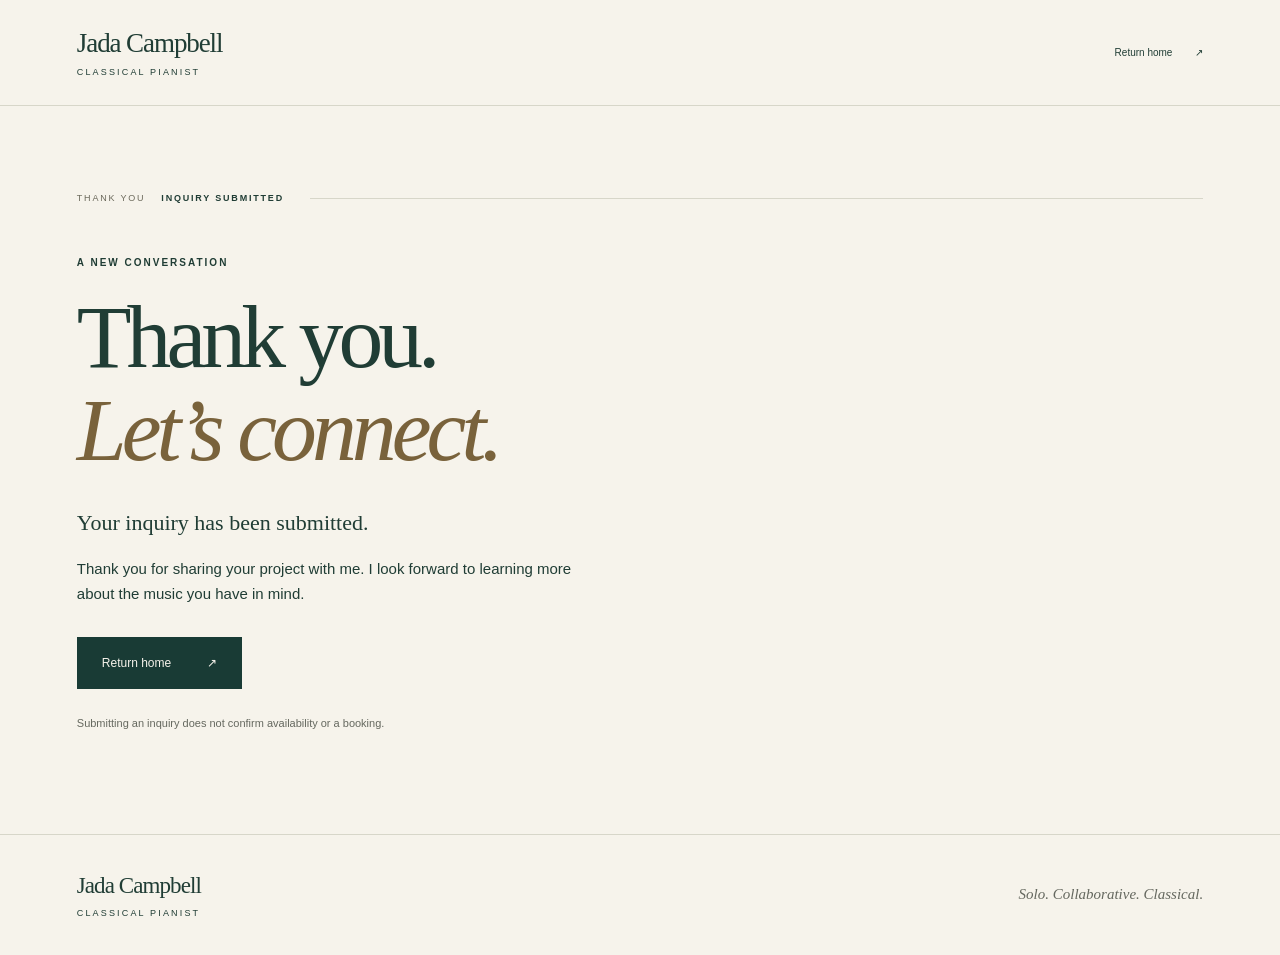
==== thanks.html @ 79d9f363 "Add free AJAX inquiry redirect and thank-you page Co-authored-by: Copilot App <223556219+Copilot@use" ====
<!doctype html>
<html lang="en">
  <head>
    <meta charset="utf-8">
    <meta name="viewport" content="width=device-width, initial-scale=1">
    <meta name="robots" content="noindex">
    <meta name="theme-color" content="#193b35">
    <title>Thank you | Jada Campbell</title>
    <link rel="icon" href="./assets/favicon.svg" type="image/svg+xml">
    <link rel="stylesheet" href="./styles.css">
  </head>
  <body>
    <a class="skip-link" href="#main">Skip to content</a>
    <header class="site-header">
      <a class="wordmark" href="./index.html" aria-label="Jada Campbell, home">Jada Campbell<span>Classical pianist</span></a>
      <a class="back-top" href="./index.html">Return home <span aria-hidden="true">&#8599;</span></a>
    </header>
    <main class="thanks-main" id="main">
      <section class="thanks-card section-wrap" aria-labelledby="thanks-title">
        <div class="section-label"><span>Thank you</span> Inquiry submitted</div>
        <p class="eyebrow">A new conversation</p>
        <h1 id="thanks-title">Thank you.<br><em>Let&rsquo;s connect.</em></h1>
        <p class="lead">Your inquiry has been submitted.</p>
        <p>Thank you for sharing your project with me. I look forward to learning more about the music you have in mind.</p>
        <a class="button button-dark" href="./index.html">Return home <span aria-hidden="true">&#8599;</span></a>
        <p class="form-help">Submitting an inquiry does not confirm availability or a booking.</p>
      </section>
    </main>
    <footer class="site-footer">
      <a class="wordmark" href="./index.html">Jada Campbell<span>Classical pianist</span></a>
      <p>Solo. Collaborative. Classical.</p>
    </footer>
  </body>
</html>
---- styles.css ----
@charset "UTF-8";

:root {
  --paper: #f6f3eb;
  --paper-dark: #ece7dc;
  --ink: #203d35;
  --muted: #65685f;
  --green: #193b35;
  --green-deep: #102c28;
  --gold: #d3b780;
  --line: #d7d6c9;
  --serif: "Baskerville", "Palatino Linotype", "Book Antiqua", Georgia, serif;
  --sans: "Segoe UI", "Helvetica Neue", Arial, sans-serif;
}

* { box-sizing: border-box; }
html { scroll-behavior: smooth; scroll-padding-top: 100px; }
body { margin: 0; background: var(--paper); color: var(--ink); font-family: var(--sans); font-size: 15px; line-height: 1.7; }
button, input, select, textarea { font: inherit; }
button, a, input, select, textarea { -webkit-tap-highlight-color: transparent; }
a { color: inherit; text-decoration: none; }
button, .button { cursor: pointer; }
img { display: block; max-width: 100%; }
[hidden] { display: none !important; }
::selection { background: var(--gold); color: var(--green-deep); }
:focus-visible { outline: 3px solid #a47631; outline-offset: 5px; }
.hero :focus-visible, .collaborations :focus-visible { outline-color: #ebcf97; }
h1, h2, h3, p, figure { margin: 0; }
h1, h2, h3 { font-family: var(--serif); font-weight: 400; }
h2 { font-size: clamp(2.6rem, 4.2vw, 4rem); line-height: 1.13; letter-spacing: -.045em; }
h2 em { font-weight: 400; }
p + p { margin-top: 1rem; }
.skip-link { position: fixed; top: 10px; left: 10px; padding: 12px 20px; background: var(--paper); z-index: 20; transform: translateY(-160%); }
.skip-link:focus { transform: translateY(0); }
.site-header { min-height: 106px; padding: 20px 6%; display: flex; align-items: center; justify-content: space-between; gap: 30px; border-bottom: 1px solid var(--line); }
.wordmark { font-family: var(--serif); font-size: 27px; letter-spacing: -.04em; line-height: 1.2; }
.wordmark span { display: block; margin-top: 8px; font-family: var(--sans); font-size: 9px; font-weight: 500; text-transform: uppercase; letter-spacing: .24em; }
nav { display: flex; gap: 32px; align-items: center; font-size: 12px; }
nav a { padding-block: 9px; border-bottom: 1px solid transparent; }
nav a:hover { border-bottom-color: var(--ink); }
.nav-contact { margin-left: 18px; }
.nav-contact span { margin-left: 18px; }
.menu-toggle { display: none; background: none; color: var(--ink); border: 1px solid var(--line); padding: 8px 14px; }
.hero { position: relative; display: grid; grid-template-columns: 1fr 1fr; min-height: 730px; overflow: hidden; background: var(--green); color: var(--paper); }
.hero-copy { position: relative; z-index: 1; padding: 85px 0 110px 12%; }
.eyebrow { font-size: 10px; text-transform: uppercase; letter-spacing: .2em; font-weight: 600; }
.hero .eyebrow { display: flex; align-items: center; gap: 15px; color: var(--gold); }
.short-rule { width: 35px; height: 1px; background: currentColor; }
h1 { margin-top: 32px; font-size: clamp(4.5rem, 7.2vw, 7.2rem); line-height: 1.03; letter-spacing: -.055em; }
h1 em { color: #dec79b; }
.hero-intro { margin-top: 35px; font-size: 18px; letter-spacing: .025em; }
.hero-intro span { color: #bdc9bf; font-size: 12px; }
.button { display: inline-flex; gap: 36px; align-items: center; justify-content: space-between; padding: 15px 24px; border: 1px solid transparent; font-size: 12px; font-weight: 500; transition: background .2s, color .2s; }
.button-light { margin-top: 32px; background: var(--paper); color: var(--green); }
.button-light:hover { background: var(--gold); }
.button-dark { background: var(--green); color: var(--paper); }
.button-dark:hover { background: #2b5348; }
.hero-secondary { display: block; width: fit-content; margin-top: 21px; font-size: 11px; color: #d5dccf; }
.hero-secondary span { margin-left: 10px; }
.hero-secondary:hover, .text-link:hover { text-decoration: underline; text-underline-offset: 5px; }
.hero-art { position: relative; align-self: stretch; background: #14332e; }
.hero-art img { width: 100%; height: 100%; position: absolute; object-fit: cover; }
.art-caption { position: absolute; bottom: 53px; left: 38px; font-family: var(--serif); font-size: 16px; font-style: italic; color: #d0c8b3; }
.art-number { position: absolute; top: 37px; right: 35px; font-size: 9px; letter-spacing: .19em; color: #b7bfad; writing-mode: vertical-rl; }
.scroll-cue { position: absolute; bottom: 27px; left: 6%; font-size: 9px; letter-spacing: .17em; text-transform: uppercase; color: #bdc9bf; }
.scroll-cue span { margin-right: 14px; font-size: 15px; }
.section-wrap { max-width: 1400px; margin-inline: auto; padding: 85px 6%; }
.section-label { display: flex; align-items: center; gap: 16px; margin-bottom: 48px; font-size: 9px; font-weight: 600; text-transform: uppercase; letter-spacing: .2em; }
.section-label span { color: #6b695b; font-weight: 400; }
.section-label::after { content: ""; height: 1px; flex: 1; background: var(--line); margin-left: 10px; }
.about-layout { display: grid; grid-template-columns: .9fr 1fr; gap: 10%; align-items: center; }
.portrait-placeholder { position: relative; min-height: 490px; background: #e6e2d7; padding: 40px; }
.portrait-frame { display: flex; align-items: center; justify-content: center; height: 350px; border: 1px solid #c5c6b5; border-radius: 48% 48% 0 0; background: radial-gradient(ellipse at 50% 70%, #b8beb0 0, #d0d2c2 38%, transparent 70%); }
.portrait-frame span { font-family: var(--serif); font-style: italic; font-size: 85px; color: #667967; opacity: .8; }
.placeholder-caption { display: flex; gap: 15px; justify-content: space-between; position: absolute; left: 28px; right: 28px; bottom: 24px; font-size: 9px; text-transform: uppercase; letter-spacing: .12em; color: #5d6758; }
.about-copy h2 { margin: 21px 0 26px; }
.about-copy > p:not(.eyebrow) { max-width: 460px; }
.lead { font-family: var(--serif); font-size: 22px; line-height: 1.55; }
.about-copy > p:not(.eyebrow):not(.lead) { color: var(--muted); font-size: 13px; }
.content-note { padding-left: 17px; position: relative; font-style: italic; }
.note-dot { position: absolute; left: 0; top: 10px; height: 5px; width: 5px; border-radius: 50%; background: #8d7442; }
.text-link { display: inline-flex; align-items: center; gap: 35px; margin-top: 24px; font-size: 12px; border-bottom: 1px solid #a4ac99; padding-bottom: 7px; }
.performances { background: var(--paper-dark); }
.section-heading { display: flex; align-items: flex-end; justify-content: space-between; gap: 30px; margin-bottom: 37px; }
.section-heading h2 { margin-top: 14px; }
.section-heading > p { font-size: 12px; color: var(--muted); max-width: 320px; }
.media-privacy { margin-bottom: 25px; font-size: 11px; color: var(--muted); }
.video-grid { display: grid; grid-template-columns: 1fr 1fr; gap: 40px 30px; }
.video-card { min-width: 0; }
.video-art { height: 270px; position: relative; display: flex; align-items: center; justify-content: center; overflow: hidden; color: #e4d7b6; }
.video-solo { background: #2b433a; }
.video-chamber { background: #6a6454; }
.video-interview { background: #4a4b3b; }
.video-load { display: inline-flex; align-items: center; gap: 15px; padding: 14px 20px; color: var(--paper); background: transparent; border: 1px solid #c2b18b; font-size: 12px; }
.video-load:hover { background: #193b35; }
.video-art :focus-visible { outline-color: #ebcf97; }
.video-load span { color: #e4d7b6; font-size: 17px; }
.video-art iframe { width: 100%; height: 100%; border: 0; }
.channel-link:hover { background: #365447; }
.channel-link .media-status { right: 25px; display: flex; justify-content: space-between; gap: 15px; }
.channel-link .media-status > span { font-size: 16px; }
.video-card .text-link { margin-top: 15px; }
.media-description h3 a:hover { text-decoration: underline; text-underline-offset: 5px; }
.media-index { position: absolute; top: 20px; left: 25px; font-family: var(--serif); font-size: 25px; font-style: italic; }
.media-status { position: absolute; bottom: 20px; left: 25px; font-size: 9px; text-transform: uppercase; letter-spacing: .18em; }
.sound-lines { display: flex; height: 100px; align-items: center; gap: 12px; }
.sound-lines i { display: block; height: 30%; width: 1px; background: #b8aa7b; }
.sound-lines i:nth-child(2n) { height: 60%; }
.sound-lines i:nth-child(3n) { height: 95%; }
.sound-lines i:nth-child(5) { height: 75%; }
.media-description { display: flex; justify-content: space-between; align-items: center; gap: 15px; margin-top: 22px; }
.media-description .eyebrow { font-size: 9px; color: #606256; }
.media-description h3 { font-size: 27px; margin-top: 5px; letter-spacing: -.025em; }
.media-description > span { font-size: 10px; color: var(--muted); }
.media-note { font-size: 11px; color: var(--muted); margin-top: 10px; }
.gallery-grid { display: grid; grid-template-columns: 1.12fr 1fr; gap: 30px; }
.gallery-tall { grid-row: span 2; }
.gallery-placeholder { position: relative; display: flex; flex-direction: column; align-items: center; justify-content: center; min-height: 230px; overflow: hidden; }
.gallery-placeholder > span { font-family: var(--serif); font-style: italic; font-size: 35px; position: relative; }
.gallery-placeholder small { position: relative; margin-top: 8px; font-size: 9px; letter-spacing: .15em; text-transform: uppercase; }
.gallery-portrait { height: calc(100% - 33px); min-height: 490px; background: #d9dccf; color: #4c6052; }
.gallery-portrait::before { content: ""; position: absolute; width: 65%; height: 74%; border: 1px solid #a2af9e; border-radius: 50% 50% 0 0; bottom: -1px; }
.gallery-stage { background: #dcd0bc; color: #5f513c; }
.gallery-stage::before { content: ""; position: absolute; inset: 20px; border: 1px solid #c1b399; }
.gallery-detail { background: #344c43; color: #e0d4b8; }
.gallery-detail::before { content: ""; position: absolute; width: 130%; height: 70px; bottom: -35px; background: repeating-linear-gradient(90deg, transparent 0 38px, #b8bca7 39px 40px); border-block: 1px solid #b8bca7; transform: rotate(-15deg); opacity: .45; }
figcaption { display: flex; justify-content: space-between; gap: 10px; margin-top: 12px; font-size: 9px; letter-spacing: .08em; color: var(--muted); }
.collaborations { background: var(--green); color: var(--paper); }
.collaboration-layout { display: grid; grid-template-columns: 1fr 1fr; gap: 12%; align-items: center; }
.collaboration-layout .eyebrow { color: var(--gold); }
.collaboration-layout h2 { margin-block: 22px; }
.collaboration-layout > div > p:last-child { color: #c3cdc2; font-size: 13px; max-width: 330px; }
.opportunity-list { padding: 0; margin: 0; list-style: none; }
.opportunity-list li { border-bottom: 1px solid #4f6858; }
.opportunity-list li:first-child { border-top: 1px solid #4f6858; }
.opportunity-list a { display: flex; justify-content: space-between; align-items: center; gap: 15px; padding: 20px 0; font-family: var(--serif); font-size: 23px; }
.opportunity-list a:hover { color: var(--gold); }
.opportunity-list small { font-family: var(--sans); font-size: 9px; color: #c2c7af; margin-right: 18px; }
.opportunity-list a > span:last-child { font-family: var(--sans); font-size: 17px; color: var(--gold); }
.contact-layout { display: grid; grid-template-columns: .9fr 1fr; gap: 10%; }
.contact-copy h2 { margin: 20px 0 25px; }
.contact-copy > p:last-of-type { font-size: 13px; color: var(--muted); max-width: 330px; }
.contact-notice { margin-top: 30px; padding: 18px 20px; border-left: 2px solid #a58c5a; background: #eeeadf; font-size: 12px; max-width: 390px; }
.contact-notice strong { font-weight: 600; }
.contact-notice p { margin-top: 6px; color: #5e6257; }
.form-row { display: grid; grid-template-columns: 1fr 1fr; gap: 20px; }
.field { margin-bottom: 22px; }
label { display: block; margin-bottom: 9px; font-size: 11px; font-weight: 600; }
label span { font-weight: 400; color: var(--muted); font-size: 10px; }
input, select, textarea { width: 100%; min-width: 0; color: var(--ink); background: transparent; border: 1px solid #bcbfb0; border-radius: 0; padding: 11px 12px; font-size: 13px; }
select { min-height: 46px; }
textarea { resize: vertical; }
textarea::placeholder { color: #6d7167; opacity: 1; }
.form-help { font-size: 11px; color: var(--muted); margin-bottom: 16px; }
.button:disabled { cursor: wait; opacity: .65; }
.form-status { margin-top: 20px; font-size: 13px; }
.form-status:empty { display: none; }
.form-status.is-error { padding: 14px 18px; color: #773c2d; background: #f0e2d7; border-left: 2px solid #99533f; }
.thanks-main { min-height: calc(100vh - 245px); display: grid; align-items: center; }
.thanks-card { width: 100%; }
.thanks-card h1 { margin: 20px 0 30px; font-size: clamp(3.2rem, 7vw, 6rem); color: var(--ink); }
.thanks-card h1 em { color: #79623b; }
.thanks-card > p { max-width: 520px; }
.thanks-card .button { margin-top: 30px; }
.thanks-card .form-help { margin-top: 25px; }
.site-footer { display: flex; align-items: center; justify-content: space-between; gap: 25px; padding: 37px 6%; border-top: 1px solid var(--line); }
.site-footer .wordmark { font-size: 23px; }
.site-footer p { font-family: var(--serif); font-size: 15px; font-style: italic; color: var(--muted); }
.back-top { font-size: 10px; }
.back-top span { margin-left: 20px; }

@media (min-width: 1600px) {
  .hero { min-height: 820px; }
  .hero-copy { padding-top: 115px; padding-left: max(12%, calc(100% - 620px)); }
  .site-header, .site-footer { padding-inline: max(6%, calc((100% - 1232px) / 2)); }
}
@media (max-width: 950px) {
  .site-header { padding-inline: 5%; }
  nav { gap: 20px; }
  .nav-contact { margin-left: 0; }
  .hero { min-height: 650px; }
  .hero-copy { padding-top: 65px; padding-left: 10%; }
  h1 { font-size: 5rem; }
  .hero .eyebrow { font-size: 8px; letter-spacing: .14em; }
  .section-wrap { padding: 65px 5%; }
  .about-layout, .contact-layout { gap: 6%; }
  .portrait-placeholder { min-height: 425px; padding: 25px; }
  .portrait-frame { height: 320px; }
  .placeholder-caption { flex-direction: column; gap: 3px; left: 25px; }
  .video-art { height: 230px; }
  .collaboration-layout { gap: 7%; }
  .opportunity-list a { font-size: 20px; }
  .form-row { grid-template-columns: 1fr; gap: 0; }
}
@media (max-width: 680px) {
  html { scroll-padding-top: 20px; }
  .site-header { min-height: 88px; padding: 20px 6%; flex-wrap: wrap; gap: 20px; }
  .wordmark { font-size: 24px; }
  .wordmark span { font-size: 8px; }
  .menu-toggle:not([hidden]) { display: inline-flex; gap: 20px; align-items: center; font-size: 12px; }
  nav { width: 100%; flex-wrap: wrap; gap: 12px 24px; padding-block: 8px; }
  .js nav:not(.is-open) { display: none; }
  .hero { grid-template-columns: 1fr; }
  .hero-copy { padding: 55px 7% 48px; }
  h1 { font-size: clamp(4rem, 16vw, 6.5rem); margin-top: 27px; }
  .hero .eyebrow { font-size: 9px; }
  .hero-intro { margin-top: 27px; }
  .hero-art { height: 370px; }
  .hero-art img { object-position: center 52%; }
  .art-caption { left: 7%; bottom: 32px; font-size: 15px; }
  .art-number { top: 20px; right: 20px; }
  .scroll-cue { display: none; }
  .section-wrap { padding: 52px 7%; }
  .section-label { margin-bottom: 30px; }
  .about-layout, .contact-layout, .collaboration-layout { grid-template-columns: 1fr; gap: 35px; }
  .portrait-placeholder { min-height: 380px; }
  .portrait-frame { height: 285px; max-width: 270px; margin-inline: auto; }
  .about-copy > p:not(.eyebrow) { max-width: none; }
  h2 { font-size: 2.8rem; }
  .section-heading { display: block; margin-bottom: 28px; }
  .section-heading > p { margin-top: 20px; }
  .video-grid { grid-template-columns: 1fr; gap: 35px; }
  .video-art { height: 240px; }
  .gallery-grid { grid-template-columns: 1fr; gap: 25px; }
  .gallery-tall { grid-row: auto; }
  .gallery-portrait { min-height: 360px; }
  .gallery-placeholder { min-height: 250px; }
  .opportunity-list a { font-size: 22px; padding-block: 18px; }
  .contact-copy > p:last-of-type, .contact-notice { max-width: none; }
  .form-row { grid-template-columns: 1fr 1fr; gap: 15px; }
  .site-footer { flex-wrap: wrap; padding: 30px 7%; }
  .site-footer p { width: 100%; order: 2; }
}
@media (max-width: 380px) {
  .form-row { grid-template-columns: 1fr; gap: 0; }
  .hero .eyebrow { letter-spacing: .08em; }
  .short-rule { width: 20px; }
  .button { gap: 20px; padding-inline: 18px; }
  .opportunity-list a { font-size: 19px; }
}
@media (prefers-reduced-motion: reduce) {
  html { scroll-behavior: auto; }
  *, *::before, *::after { transition: none !important; }
}
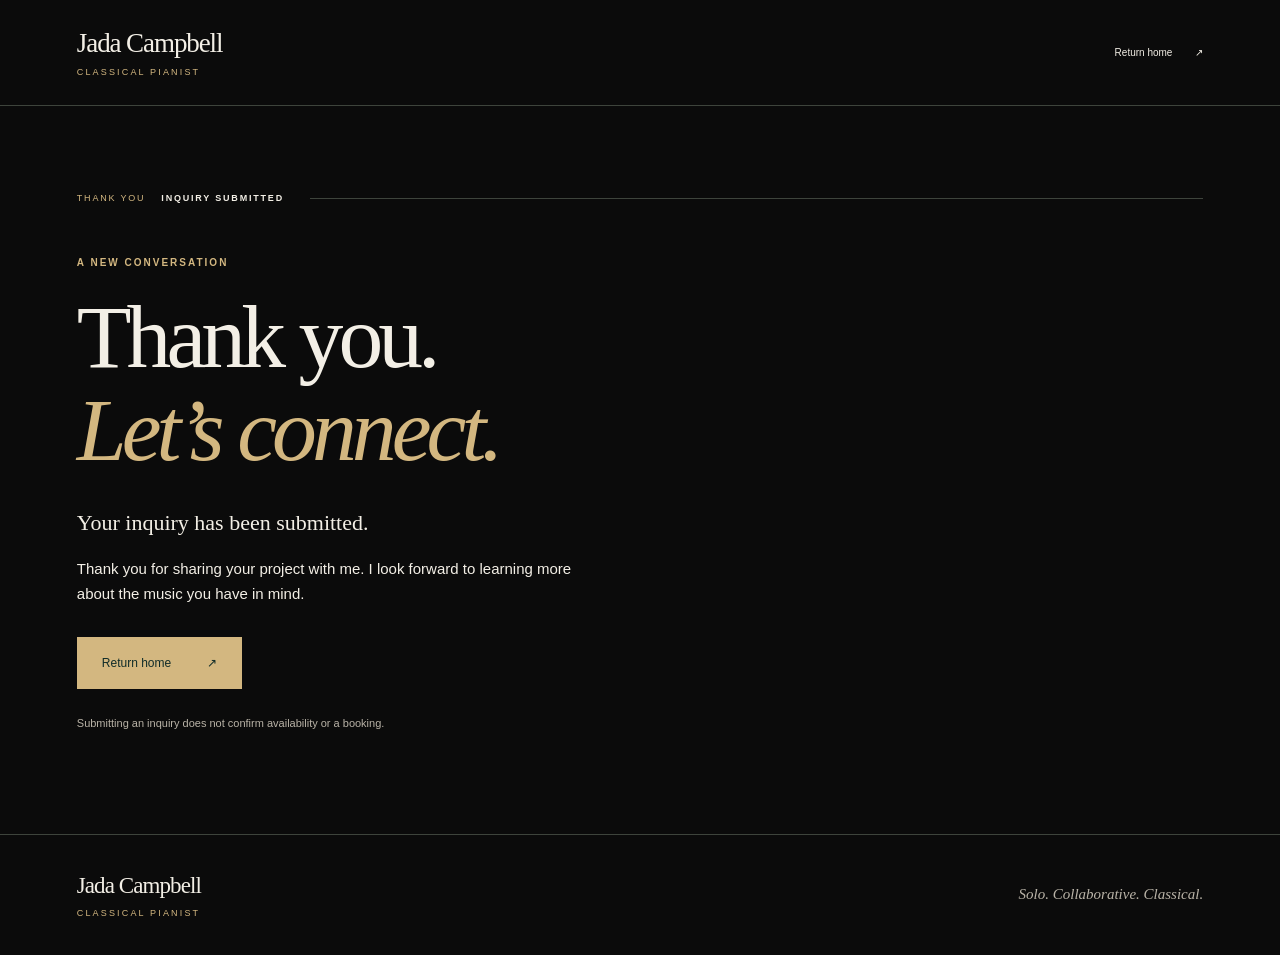
==== commit e487807e: "Add black and gold styling while preserving deep green Co-authored-by: Copilot App <223556219+Copilo" ====
--- a/thanks.html
+++ b/thanks.html
@@ -4,7 +4,7 @@
     <meta charset="utf-8">
     <meta name="viewport" content="width=device-width, initial-scale=1">
     <meta name="robots" content="noindex">
-    <meta name="theme-color" content="#193b35">
+    <meta name="theme-color" content="#0b0b0b">
     <title>Thank you | Jada Campbell</title>
     <link rel="icon" href="./assets/favicon.svg" type="image/svg+xml">
     <link rel="stylesheet" href="./styles.css">
--- a/styles.css
+++ b/styles.css
@@ -1,21 +1,23 @@
 @charset "UTF-8";
 
 :root {
-  --paper: #f6f3eb;
-  --paper-dark: #ece7dc;
-  --ink: #203d35;
-  --muted: #65685f;
+  color-scheme: dark;
+  --background: #0b0b0b;
+  --surface: #141816;
+  --ink: #f3efe6;
+  --muted: #b9b3a7;
   --green: #193b35;
   --green-deep: #102c28;
   --gold: #d3b780;
-  --line: #d7d6c9;
+  --line: #3e443c;
+  --field-border: #817c6c;
   --serif: "Baskerville", "Palatino Linotype", "Book Antiqua", Georgia, serif;
   --sans: "Segoe UI", "Helvetica Neue", Arial, sans-serif;
 }
 
 * { box-sizing: border-box; }
 html { scroll-behavior: smooth; scroll-padding-top: 100px; }
-body { margin: 0; background: var(--paper); color: var(--ink); font-family: var(--sans); font-size: 15px; line-height: 1.7; }
+body { margin: 0; background: var(--background); color: var(--ink); font-family: var(--sans); font-size: 15px; line-height: 1.7; }
 button, input, select, textarea { font: inherit; }
 button, a, input, select, textarea { -webkit-tap-highlight-color: transparent; }
 a { color: inherit; text-decoration: none; }
@@ -23,27 +25,27 @@
 img { display: block; max-width: 100%; }
 [hidden] { display: none !important; }
 ::selection { background: var(--gold); color: var(--green-deep); }
-:focus-visible { outline: 3px solid #a47631; outline-offset: 5px; }
+:focus-visible { outline: 3px solid var(--gold); outline-offset: 5px; }
 .hero :focus-visible, .collaborations :focus-visible { outline-color: #ebcf97; }
 h1, h2, h3, p, figure { margin: 0; }
 h1, h2, h3 { font-family: var(--serif); font-weight: 400; }
 h2 { font-size: clamp(2.6rem, 4.2vw, 4rem); line-height: 1.13; letter-spacing: -.045em; }
-h2 em { font-weight: 400; }
+h2 em { font-weight: 400; color: var(--gold); }
 p + p { margin-top: 1rem; }
-.skip-link { position: fixed; top: 10px; left: 10px; padding: 12px 20px; background: var(--paper); z-index: 20; transform: translateY(-160%); }
+.skip-link { position: fixed; top: 10px; left: 10px; padding: 12px 20px; background: var(--background); z-index: 20; transform: translateY(-160%); }
 .skip-link:focus { transform: translateY(0); }
 .site-header { min-height: 106px; padding: 20px 6%; display: flex; align-items: center; justify-content: space-between; gap: 30px; border-bottom: 1px solid var(--line); }
 .wordmark { font-family: var(--serif); font-size: 27px; letter-spacing: -.04em; line-height: 1.2; }
-.wordmark span { display: block; margin-top: 8px; font-family: var(--sans); font-size: 9px; font-weight: 500; text-transform: uppercase; letter-spacing: .24em; }
+.wordmark span { display: block; margin-top: 8px; font-family: var(--sans); font-size: 9px; font-weight: 500; text-transform: uppercase; letter-spacing: .24em; color: var(--gold); }
 nav { display: flex; gap: 32px; align-items: center; font-size: 12px; }
 nav a { padding-block: 9px; border-bottom: 1px solid transparent; }
-nav a:hover { border-bottom-color: var(--ink); }
+nav a:hover { border-bottom-color: var(--gold); color: var(--gold); }
 .nav-contact { margin-left: 18px; }
 .nav-contact span { margin-left: 18px; }
-.menu-toggle { display: none; background: none; color: var(--ink); border: 1px solid var(--line); padding: 8px 14px; }
-.hero { position: relative; display: grid; grid-template-columns: 1fr 1fr; min-height: 730px; overflow: hidden; background: var(--green); color: var(--paper); }
+.menu-toggle { display: none; background: none; color: var(--ink); border: 1px solid var(--field-border); padding: 8px 14px; }
+.hero { position: relative; display: grid; grid-template-columns: 1fr 1fr; min-height: 730px; overflow: hidden; background: var(--green); color: var(--ink); }
 .hero-copy { position: relative; z-index: 1; padding: 85px 0 110px 12%; }
-.eyebrow { font-size: 10px; text-transform: uppercase; letter-spacing: .2em; font-weight: 600; }
+.eyebrow { font-size: 10px; text-transform: uppercase; letter-spacing: .2em; font-weight: 600; color: var(--gold); }
 .hero .eyebrow { display: flex; align-items: center; gap: 15px; color: var(--gold); }
 .short-rule { width: 35px; height: 1px; background: currentColor; }
 h1 { margin-top: 32px; font-size: clamp(4.5rem, 7.2vw, 7.2rem); line-height: 1.03; letter-spacing: -.055em; }
@@ -51,10 +53,10 @@
 .hero-intro { margin-top: 35px; font-size: 18px; letter-spacing: .025em; }
 .hero-intro span { color: #bdc9bf; font-size: 12px; }
 .button { display: inline-flex; gap: 36px; align-items: center; justify-content: space-between; padding: 15px 24px; border: 1px solid transparent; font-size: 12px; font-weight: 500; transition: background .2s, color .2s; }
-.button-light { margin-top: 32px; background: var(--paper); color: var(--green); }
-.button-light:hover { background: var(--gold); }
-.button-dark { background: var(--green); color: var(--paper); }
-.button-dark:hover { background: #2b5348; }
+.button-light { margin-top: 32px; background: var(--gold); color: var(--green-deep); }
+.button-light:hover { background: #e6cca0; }
+.button-dark { background: var(--gold); color: var(--green-deep); }
+.button-dark:hover { background: #e6cca0; }
 .hero-secondary { display: block; width: fit-content; margin-top: 21px; font-size: 11px; color: #d5dccf; }
 .hero-secondary span { margin-left: 10px; }
 .hero-secondary:hover, .text-link:hover { text-decoration: underline; text-underline-offset: 5px; }
@@ -66,21 +68,21 @@
 .scroll-cue span { margin-right: 14px; font-size: 15px; }
 .section-wrap { max-width: 1400px; margin-inline: auto; padding: 85px 6%; }
 .section-label { display: flex; align-items: center; gap: 16px; margin-bottom: 48px; font-size: 9px; font-weight: 600; text-transform: uppercase; letter-spacing: .2em; }
-.section-label span { color: #6b695b; font-weight: 400; }
+.section-label span { color: var(--gold); font-weight: 400; }
 .section-label::after { content: ""; height: 1px; flex: 1; background: var(--line); margin-left: 10px; }
 .about-layout { display: grid; grid-template-columns: .9fr 1fr; gap: 10%; align-items: center; }
-.portrait-placeholder { position: relative; min-height: 490px; background: #e6e2d7; padding: 40px; }
-.portrait-frame { display: flex; align-items: center; justify-content: center; height: 350px; border: 1px solid #c5c6b5; border-radius: 48% 48% 0 0; background: radial-gradient(ellipse at 50% 70%, #b8beb0 0, #d0d2c2 38%, transparent 70%); }
-.portrait-frame span { font-family: var(--serif); font-style: italic; font-size: 85px; color: #667967; opacity: .8; }
-.placeholder-caption { display: flex; gap: 15px; justify-content: space-between; position: absolute; left: 28px; right: 28px; bottom: 24px; font-size: 9px; text-transform: uppercase; letter-spacing: .12em; color: #5d6758; }
+.portrait-placeholder { position: relative; min-height: 490px; background: #16231d; padding: 40px; }
+.portrait-frame { display: flex; align-items: center; justify-content: center; height: 350px; border: 1px solid #776a4f; border-radius: 48% 48% 0 0; background: radial-gradient(ellipse at 50% 70%, #304739 0, #1d3026 38%, transparent 70%); }
+.portrait-frame span { font-family: var(--serif); font-style: italic; font-size: 85px; color: var(--gold); }
+.placeholder-caption { display: flex; gap: 15px; justify-content: space-between; position: absolute; left: 28px; right: 28px; bottom: 24px; font-size: 9px; text-transform: uppercase; letter-spacing: .12em; color: var(--muted); }
 .about-copy h2 { margin: 21px 0 26px; }
 .about-copy > p:not(.eyebrow) { max-width: 460px; }
 .lead { font-family: var(--serif); font-size: 22px; line-height: 1.55; }
 .about-copy > p:not(.eyebrow):not(.lead) { color: var(--muted); font-size: 13px; }
 .content-note { padding-left: 17px; position: relative; font-style: italic; }
-.note-dot { position: absolute; left: 0; top: 10px; height: 5px; width: 5px; border-radius: 50%; background: #8d7442; }
-.text-link { display: inline-flex; align-items: center; gap: 35px; margin-top: 24px; font-size: 12px; border-bottom: 1px solid #a4ac99; padding-bottom: 7px; }
-.performances { background: var(--paper-dark); }
+.note-dot { position: absolute; left: 0; top: 10px; height: 5px; width: 5px; border-radius: 50%; background: var(--gold); }
+.text-link { display: inline-flex; align-items: center; gap: 35px; margin-top: 24px; font-size: 12px; color: var(--gold); border-bottom: 1px solid #776a4f; padding-bottom: 7px; }
+.performances { background: var(--surface); }
 .section-heading { display: flex; align-items: flex-end; justify-content: space-between; gap: 30px; margin-bottom: 37px; }
 .section-heading h2 { margin-top: 14px; }
 .section-heading > p { font-size: 12px; color: var(--muted); max-width: 320px; }
@@ -89,9 +91,9 @@
 .video-card { min-width: 0; }
 .video-art { height: 270px; position: relative; display: flex; align-items: center; justify-content: center; overflow: hidden; color: #e4d7b6; }
 .video-solo { background: #2b433a; }
-.video-chamber { background: #6a6454; }
+.video-chamber { background: #343129; }
 .video-interview { background: #4a4b3b; }
-.video-load { display: inline-flex; align-items: center; gap: 15px; padding: 14px 20px; color: var(--paper); background: transparent; border: 1px solid #c2b18b; font-size: 12px; }
+.video-load { display: inline-flex; align-items: center; gap: 15px; padding: 14px 20px; color: var(--ink); background: transparent; border: 1px solid #c2b18b; font-size: 12px; }
 .video-load:hover { background: #193b35; }
 .video-art :focus-visible { outline-color: #ebcf97; }
 .video-load span { color: #e4d7b6; font-size: 17px; }
@@ -109,7 +111,7 @@
 .sound-lines i:nth-child(3n) { height: 95%; }
 .sound-lines i:nth-child(5) { height: 75%; }
 .media-description { display: flex; justify-content: space-between; align-items: center; gap: 15px; margin-top: 22px; }
-.media-description .eyebrow { font-size: 9px; color: #606256; }
+.media-description .eyebrow { font-size: 9px; color: var(--gold); }
 .media-description h3 { font-size: 27px; margin-top: 5px; letter-spacing: -.025em; }
 .media-description > span { font-size: 10px; color: var(--muted); }
 .media-note { font-size: 11px; color: var(--muted); margin-top: 10px; }
@@ -118,14 +120,14 @@
 .gallery-placeholder { position: relative; display: flex; flex-direction: column; align-items: center; justify-content: center; min-height: 230px; overflow: hidden; }
 .gallery-placeholder > span { font-family: var(--serif); font-style: italic; font-size: 35px; position: relative; }
 .gallery-placeholder small { position: relative; margin-top: 8px; font-size: 9px; letter-spacing: .15em; text-transform: uppercase; }
-.gallery-portrait { height: calc(100% - 33px); min-height: 490px; background: #d9dccf; color: #4c6052; }
-.gallery-portrait::before { content: ""; position: absolute; width: 65%; height: 74%; border: 1px solid #a2af9e; border-radius: 50% 50% 0 0; bottom: -1px; }
-.gallery-stage { background: #dcd0bc; color: #5f513c; }
-.gallery-stage::before { content: ""; position: absolute; inset: 20px; border: 1px solid #c1b399; }
+.gallery-portrait { height: calc(100% - 33px); min-height: 490px; background: #1d3026; color: var(--gold); }
+.gallery-portrait::before { content: ""; position: absolute; width: 65%; height: 74%; border: 1px solid #776a4f; border-radius: 50% 50% 0 0; bottom: -1px; }
+.gallery-stage { background: #2b261e; color: var(--gold); }
+.gallery-stage::before { content: ""; position: absolute; inset: 20px; border: 1px solid #776a4f; }
 .gallery-detail { background: #344c43; color: #e0d4b8; }
 .gallery-detail::before { content: ""; position: absolute; width: 130%; height: 70px; bottom: -35px; background: repeating-linear-gradient(90deg, transparent 0 38px, #b8bca7 39px 40px); border-block: 1px solid #b8bca7; transform: rotate(-15deg); opacity: .45; }
 figcaption { display: flex; justify-content: space-between; gap: 10px; margin-top: 12px; font-size: 9px; letter-spacing: .08em; color: var(--muted); }
-.collaborations { background: var(--green); color: var(--paper); }
+.collaborations { background: var(--green); color: var(--ink); }
 .collaboration-layout { display: grid; grid-template-columns: 1fr 1fr; gap: 12%; align-items: center; }
 .collaboration-layout .eyebrow { color: var(--gold); }
 .collaboration-layout h2 { margin-block: 22px; }
@@ -140,26 +142,26 @@
 .contact-layout { display: grid; grid-template-columns: .9fr 1fr; gap: 10%; }
 .contact-copy h2 { margin: 20px 0 25px; }
 .contact-copy > p:last-of-type { font-size: 13px; color: var(--muted); max-width: 330px; }
-.contact-notice { margin-top: 30px; padding: 18px 20px; border-left: 2px solid #a58c5a; background: #eeeadf; font-size: 12px; max-width: 390px; }
+.contact-notice { margin-top: 30px; padding: 18px 20px; border-left: 2px solid var(--gold); background: var(--surface); font-size: 12px; max-width: 390px; }
 .contact-notice strong { font-weight: 600; }
-.contact-notice p { margin-top: 6px; color: #5e6257; }
+.contact-notice p { margin-top: 6px; color: var(--muted); }
 .form-row { display: grid; grid-template-columns: 1fr 1fr; gap: 20px; }
 .field { margin-bottom: 22px; }
 label { display: block; margin-bottom: 9px; font-size: 11px; font-weight: 600; }
 label span { font-weight: 400; color: var(--muted); font-size: 10px; }
-input, select, textarea { width: 100%; min-width: 0; color: var(--ink); background: transparent; border: 1px solid #bcbfb0; border-radius: 0; padding: 11px 12px; font-size: 13px; }
+input, select, textarea { width: 100%; min-width: 0; color: var(--ink); background: var(--surface); border: 1px solid var(--field-border); border-radius: 0; padding: 11px 12px; font-size: 13px; }
 select { min-height: 46px; }
 textarea { resize: vertical; }
-textarea::placeholder { color: #6d7167; opacity: 1; }
+textarea::placeholder { color: var(--muted); opacity: 1; }
 .form-help { font-size: 11px; color: var(--muted); margin-bottom: 16px; }
 .button:disabled { cursor: wait; opacity: .65; }
 .form-status { margin-top: 20px; font-size: 13px; }
 .form-status:empty { display: none; }
-.form-status.is-error { padding: 14px 18px; color: #773c2d; background: #f0e2d7; border-left: 2px solid #99533f; }
+.form-status.is-error { padding: 14px 18px; color: #f2c4b8; background: #321f1b; border-left: 2px solid #d88f79; }
 .thanks-main { min-height: calc(100vh - 245px); display: grid; align-items: center; }
 .thanks-card { width: 100%; }
 .thanks-card h1 { margin: 20px 0 30px; font-size: clamp(3.2rem, 7vw, 6rem); color: var(--ink); }
-.thanks-card h1 em { color: #79623b; }
+.thanks-card h1 em { color: var(--gold); }
 .thanks-card > p { max-width: 520px; }
 .thanks-card .button { margin-top: 30px; }
 .thanks-card .form-help { margin-top: 25px; }
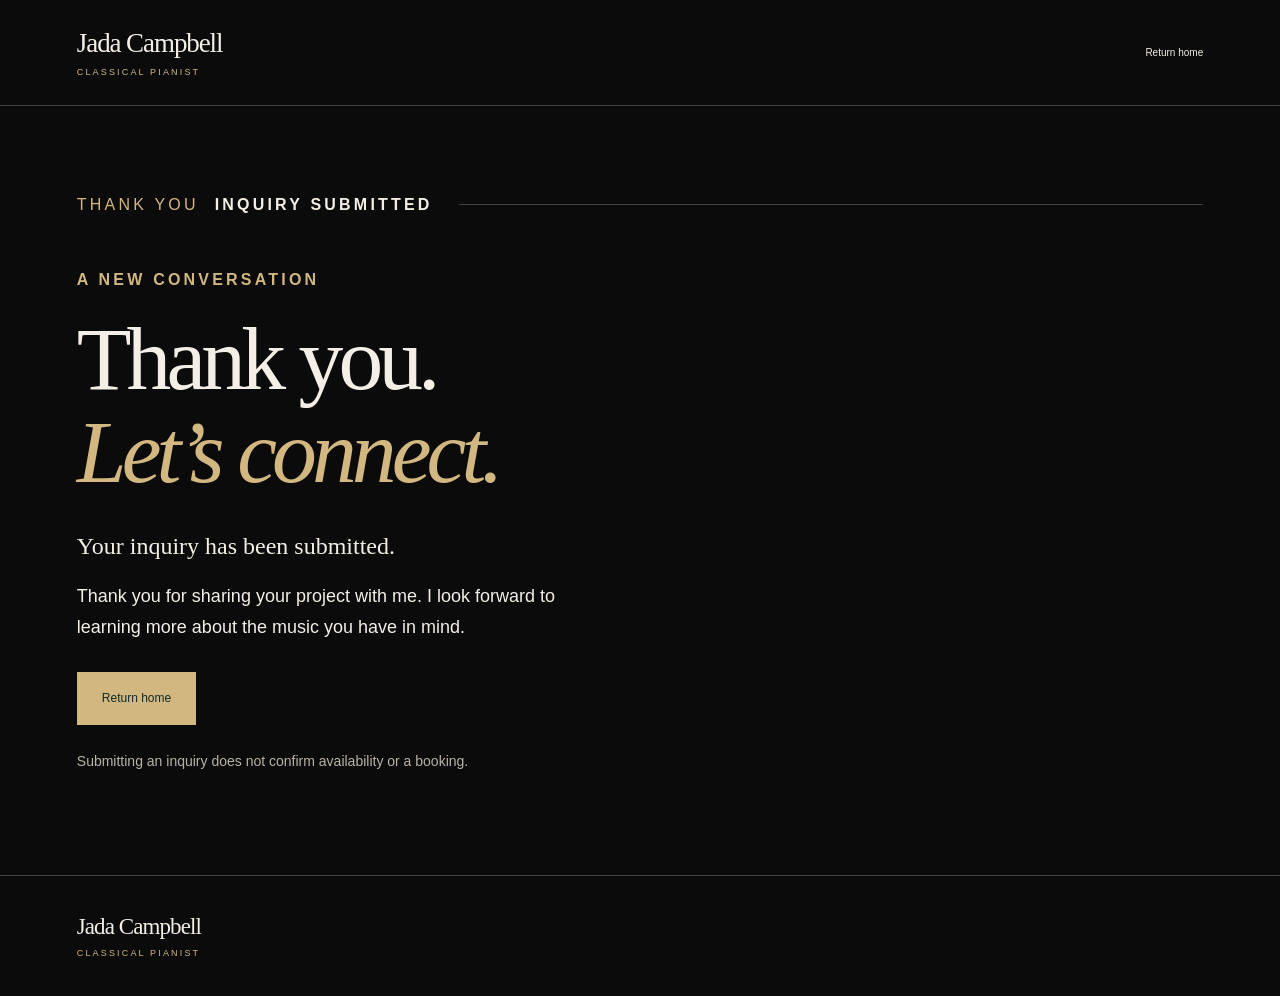
==== commit 34de117f: "Improve responsive layout and text readability Co-authored-by: Copilot App <223556219+Copilot@users." ====
--- a/thanks.html
+++ b/thanks.html
@@ -13,7 +13,7 @@
     <a class="skip-link" href="#main">Skip to content</a>
     <header class="site-header">
       <a class="wordmark" href="./index.html" aria-label="Jada Campbell, home">Jada Campbell<span>Classical pianist</span></a>
-      <a class="back-top" href="./index.html">Return home <span aria-hidden="true">&#8599;</span></a>
+      <a class="back-top" href="./index.html">Return home</a>
     </header>
     <main class="thanks-main" id="main">
       <section class="thanks-card section-wrap" aria-labelledby="thanks-title">
@@ -22,13 +22,12 @@
         <h1 id="thanks-title">Thank you.<br><em>Let&rsquo;s connect.</em></h1>
         <p class="lead">Your inquiry has been submitted.</p>
         <p>Thank you for sharing your project with me. I look forward to learning more about the music you have in mind.</p>
-        <a class="button button-dark" href="./index.html">Return home <span aria-hidden="true">&#8599;</span></a>
+        <a class="button button-dark" href="./index.html">Return home</a>
         <p class="form-help">Submitting an inquiry does not confirm availability or a booking.</p>
       </section>
     </main>
     <footer class="site-footer">
       <a class="wordmark" href="./index.html">Jada Campbell<span>Classical pianist</span></a>
-      <p>Solo. Collaborative. Classical.</p>
     </footer>
   </body>
 </html>
--- a/styles.css
+++ b/styles.css
@@ -16,8 +16,8 @@
 }
 
 * { box-sizing: border-box; }
-html { scroll-behavior: smooth; scroll-padding-top: 100px; }
-body { margin: 0; background: var(--background); color: var(--ink); font-family: var(--sans); font-size: 15px; line-height: 1.7; }
+html { font-size: medium; scroll-behavior: smooth; scroll-padding-top: 100px; }
+body { margin: 0; background: var(--background); color: var(--ink); font-family: var(--sans); font-size: 1.125rem; line-height: 1.7; }
 button, input, select, textarea { font: inherit; }
 button, a, input, select, textarea { -webkit-tap-highlight-color: transparent; }
 a { color: inherit; text-decoration: none; }
@@ -35,127 +35,106 @@
 .skip-link { position: fixed; top: 10px; left: 10px; padding: 12px 20px; background: var(--background); z-index: 20; transform: translateY(-160%); }
 .skip-link:focus { transform: translateY(0); }
 .site-header { min-height: 106px; padding: 20px 6%; display: flex; align-items: center; justify-content: space-between; gap: 30px; border-bottom: 1px solid var(--line); }
-.wordmark { font-family: var(--serif); font-size: 27px; letter-spacing: -.04em; line-height: 1.2; }
-.wordmark span { display: block; margin-top: 8px; font-family: var(--sans); font-size: 9px; font-weight: 500; text-transform: uppercase; letter-spacing: .24em; color: var(--gold); }
-nav { display: flex; gap: 32px; align-items: center; font-size: 12px; }
+.wordmark { font-family: var(--serif); font-size: 1.6875rem; letter-spacing: -.04em; line-height: 1.2; }
+.wordmark span { display: block; margin-top: 8px; font-family: var(--sans); font-size: .5625rem; font-weight: 500; text-transform: uppercase; letter-spacing: .24em; color: var(--gold); }
+nav { display: flex; gap: 32px; align-items: center; font-size: .75rem; }
 nav a { padding-block: 9px; border-bottom: 1px solid transparent; }
 nav a:hover { border-bottom-color: var(--gold); color: var(--gold); }
 .nav-contact { margin-left: 18px; }
-.nav-contact span { margin-left: 18px; }
 .menu-toggle { display: none; background: none; color: var(--ink); border: 1px solid var(--field-border); padding: 8px 14px; }
 .hero { position: relative; display: grid; grid-template-columns: 1fr 1fr; min-height: 730px; overflow: hidden; background: var(--green); color: var(--ink); }
 .hero-copy { position: relative; z-index: 1; padding: 85px 0 110px 12%; }
-.eyebrow { font-size: 10px; text-transform: uppercase; letter-spacing: .2em; font-weight: 600; color: var(--gold); }
+.eyebrow { font-size: 1rem; text-transform: uppercase; letter-spacing: .2em; font-weight: 600; color: var(--gold); }
 .hero .eyebrow { display: flex; align-items: center; gap: 15px; color: var(--gold); }
 .short-rule { width: 35px; height: 1px; background: currentColor; }
 h1 { margin-top: 32px; font-size: clamp(4.5rem, 7.2vw, 7.2rem); line-height: 1.03; letter-spacing: -.055em; }
-h1 em { color: #dec79b; }
-.hero-intro { margin-top: 35px; font-size: 18px; letter-spacing: .025em; }
-.hero-intro span { color: #bdc9bf; font-size: 12px; }
-.button { display: inline-flex; gap: 36px; align-items: center; justify-content: space-between; padding: 15px 24px; border: 1px solid transparent; font-size: 12px; font-weight: 500; transition: background .2s, color .2s; }
+#hero-title { color: #dec79b; }
+.hero-intro { margin-top: 35px; font-size: 1.25rem; letter-spacing: .025em; }
+.button { display: inline-flex; gap: 36px; align-items: center; justify-content: space-between; padding: 15px 24px; border: 1px solid transparent; font-size: .75rem; font-weight: 500; transition: background .2s, color .2s; }
 .button-light { margin-top: 32px; background: var(--gold); color: var(--green-deep); }
 .button-light:hover { background: #e6cca0; }
 .button-dark { background: var(--gold); color: var(--green-deep); }
 .button-dark:hover { background: #e6cca0; }
-.hero-secondary { display: block; width: fit-content; margin-top: 21px; font-size: 11px; color: #d5dccf; }
-.hero-secondary span { margin-left: 10px; }
+.hero-secondary { display: block; width: fit-content; margin-top: 21px; font-size: .6875rem; color: #d5dccf; }
 .hero-secondary:hover, .text-link:hover { text-decoration: underline; text-underline-offset: 5px; }
 .hero-art { position: relative; align-self: stretch; background: #14332e; }
 .hero-art img { width: 100%; height: 100%; position: absolute; object-fit: cover; }
-.art-caption { position: absolute; bottom: 53px; left: 38px; font-family: var(--serif); font-size: 16px; font-style: italic; color: #d0c8b3; }
-.art-number { position: absolute; top: 37px; right: 35px; font-size: 9px; letter-spacing: .19em; color: #b7bfad; writing-mode: vertical-rl; }
-.scroll-cue { position: absolute; bottom: 27px; left: 6%; font-size: 9px; letter-spacing: .17em; text-transform: uppercase; color: #bdc9bf; }
-.scroll-cue span { margin-right: 14px; font-size: 15px; }
+.hero-art::after { content: ""; position: absolute; inset: 0; background: linear-gradient(to right, var(--green) 0%, #193b35cc 12%, #193b3566 32%, #193b3500 65%); pointer-events: none; }
+.scroll-cue { position: absolute; bottom: 27px; left: 6%; font-size: .5625rem; letter-spacing: .17em; text-transform: uppercase; color: #bdc9bf; }
 .section-wrap { max-width: 1400px; margin-inline: auto; padding: 85px 6%; }
-.section-label { display: flex; align-items: center; gap: 16px; margin-bottom: 48px; font-size: 9px; font-weight: 600; text-transform: uppercase; letter-spacing: .2em; }
+.section-label { display: flex; align-items: center; gap: 16px; margin-bottom: 48px; font-size: 1rem; font-weight: 600; text-transform: uppercase; letter-spacing: .2em; }
 .section-label span { color: var(--gold); font-weight: 400; }
 .section-label::after { content: ""; height: 1px; flex: 1; background: var(--line); margin-left: 10px; }
-.about-layout { display: grid; grid-template-columns: .9fr 1fr; gap: 10%; align-items: center; }
-.portrait-placeholder { position: relative; min-height: 490px; background: #16231d; padding: 40px; }
-.portrait-frame { display: flex; align-items: center; justify-content: center; height: 350px; border: 1px solid #776a4f; border-radius: 48% 48% 0 0; background: radial-gradient(ellipse at 50% 70%, #304739 0, #1d3026 38%, transparent 70%); }
-.portrait-frame span { font-family: var(--serif); font-style: italic; font-size: 85px; color: var(--gold); }
-.placeholder-caption { display: flex; gap: 15px; justify-content: space-between; position: absolute; left: 28px; right: 28px; bottom: 24px; font-size: 9px; text-transform: uppercase; letter-spacing: .12em; color: var(--muted); }
-.about-copy h2 { margin: 21px 0 26px; }
+.about-layout { display: grid; grid-template-columns: .9fr 1fr; gap: 10%; align-items: start; }
+.artist-portrait { display: block; width: 100%; height: auto; }
+.about-copy .eyebrow { margin-bottom: 26px; font-family: var(--sans); }
 .about-copy > p:not(.eyebrow) { max-width: 460px; }
-.lead { font-family: var(--serif); font-size: 22px; line-height: 1.55; }
-.about-copy > p:not(.eyebrow):not(.lead) { color: var(--muted); font-size: 13px; }
+.lead { font-family: var(--serif); font-size: 1.5rem; line-height: 1.55; }
+.about-copy > p:not(.eyebrow):not(.lead) { color: var(--muted); }
 .content-note { padding-left: 17px; position: relative; font-style: italic; }
 .note-dot { position: absolute; left: 0; top: 10px; height: 5px; width: 5px; border-radius: 50%; background: var(--gold); }
-.text-link { display: inline-flex; align-items: center; gap: 35px; margin-top: 24px; font-size: 12px; color: var(--gold); border-bottom: 1px solid #776a4f; padding-bottom: 7px; }
+.text-link { display: inline-flex; align-items: center; gap: 35px; margin-top: 24px; font-size: .75rem; color: var(--gold); border-bottom: 1px solid #776a4f; padding-bottom: 7px; }
 .performances { background: var(--surface); }
 .section-heading { display: flex; align-items: flex-end; justify-content: space-between; gap: 30px; margin-bottom: 37px; }
 .section-heading h2 { margin-top: 14px; }
-.section-heading > p { font-size: 12px; color: var(--muted); max-width: 320px; }
-.media-privacy { margin-bottom: 25px; font-size: 11px; color: var(--muted); }
+.section-heading > p { color: var(--muted); max-width: 320px; }
+.media-privacy { margin-bottom: 25px; font-size: .875rem; color: var(--muted); }
 .video-grid { display: grid; grid-template-columns: 1fr 1fr; gap: 40px 30px; }
 .video-card { min-width: 0; }
 .video-art { height: 270px; position: relative; display: flex; align-items: center; justify-content: center; overflow: hidden; color: #e4d7b6; }
 .video-solo { background: #2b433a; }
 .video-chamber { background: #343129; }
 .video-interview { background: #4a4b3b; }
-.video-load { display: inline-flex; align-items: center; gap: 15px; padding: 14px 20px; color: var(--ink); background: transparent; border: 1px solid #c2b18b; font-size: 12px; }
+.video-load { display: inline-flex; align-items: center; gap: 15px; padding: 14px 20px; color: var(--ink); background: transparent; border: 1px solid #c2b18b; font-size: .75rem; }
 .video-load:hover { background: #193b35; }
 .video-art :focus-visible { outline-color: #ebcf97; }
-.video-load span { color: #e4d7b6; font-size: 17px; }
+.video-load span { color: #e4d7b6; font-size: 1.0625rem; }
 .video-art iframe { width: 100%; height: 100%; border: 0; }
 .channel-link:hover { background: #365447; }
 .channel-link .media-status { right: 25px; display: flex; justify-content: space-between; gap: 15px; }
-.channel-link .media-status > span { font-size: 16px; }
 .video-card .text-link { margin-top: 15px; }
 .media-description h3 a:hover { text-decoration: underline; text-underline-offset: 5px; }
-.media-index { position: absolute; top: 20px; left: 25px; font-family: var(--serif); font-size: 25px; font-style: italic; }
-.media-status { position: absolute; bottom: 20px; left: 25px; font-size: 9px; text-transform: uppercase; letter-spacing: .18em; }
+.media-index { position: absolute; top: 20px; left: 25px; font-family: var(--serif); font-size: 1.5625rem; font-style: italic; }
+.media-status { position: absolute; bottom: 20px; left: 25px; font-size: .5625rem; text-transform: uppercase; letter-spacing: .18em; }
 .sound-lines { display: flex; height: 100px; align-items: center; gap: 12px; }
 .sound-lines i { display: block; height: 30%; width: 1px; background: #b8aa7b; }
 .sound-lines i:nth-child(2n) { height: 60%; }
 .sound-lines i:nth-child(3n) { height: 95%; }
 .sound-lines i:nth-child(5) { height: 75%; }
 .media-description { display: flex; justify-content: space-between; align-items: center; gap: 15px; margin-top: 22px; }
-.media-description .eyebrow { font-size: 9px; color: var(--gold); }
-.media-description h3 { font-size: 27px; margin-top: 5px; letter-spacing: -.025em; }
-.media-description > span { font-size: 10px; color: var(--muted); }
-.media-note { font-size: 11px; color: var(--muted); margin-top: 10px; }
-.gallery-grid { display: grid; grid-template-columns: 1.12fr 1fr; gap: 30px; }
-.gallery-tall { grid-row: span 2; }
-.gallery-placeholder { position: relative; display: flex; flex-direction: column; align-items: center; justify-content: center; min-height: 230px; overflow: hidden; }
-.gallery-placeholder > span { font-family: var(--serif); font-style: italic; font-size: 35px; position: relative; }
-.gallery-placeholder small { position: relative; margin-top: 8px; font-size: 9px; letter-spacing: .15em; text-transform: uppercase; }
-.gallery-portrait { height: calc(100% - 33px); min-height: 490px; background: #1d3026; color: var(--gold); }
-.gallery-portrait::before { content: ""; position: absolute; width: 65%; height: 74%; border: 1px solid #776a4f; border-radius: 50% 50% 0 0; bottom: -1px; }
-.gallery-stage { background: #2b261e; color: var(--gold); }
-.gallery-stage::before { content: ""; position: absolute; inset: 20px; border: 1px solid #776a4f; }
-.gallery-detail { background: #344c43; color: #e0d4b8; }
-.gallery-detail::before { content: ""; position: absolute; width: 130%; height: 70px; bottom: -35px; background: repeating-linear-gradient(90deg, transparent 0 38px, #b8bca7 39px 40px); border-block: 1px solid #b8bca7; transform: rotate(-15deg); opacity: .45; }
-figcaption { display: flex; justify-content: space-between; gap: 10px; margin-top: 12px; font-size: 9px; letter-spacing: .08em; color: var(--muted); }
+.media-description .eyebrow { color: var(--gold); }
+.media-description h3 { font-size: 1.6875rem; margin-top: 5px; letter-spacing: -.025em; }
+.media-description > span { font-size: .625rem; color: var(--muted); }
+.media-note { font-size: .875rem; color: var(--muted); margin-top: 10px; }
+.gallery-grid { display: grid; grid-template-columns: 1fr 1fr; gap: 30px; }
+.gallery-photo-link { display: block; }
+.gallery-photo { width: 100%; height: auto; }
+figcaption { display: flex; justify-content: space-between; gap: 10px; margin-top: 12px; font-size: .5625rem; letter-spacing: .08em; color: var(--muted); }
 .collaborations { background: var(--green); color: var(--ink); }
 .collaboration-layout { display: grid; grid-template-columns: 1fr 1fr; gap: 12%; align-items: center; }
 .collaboration-layout .eyebrow { color: var(--gold); }
 .collaboration-layout h2 { margin-block: 22px; }
-.collaboration-layout > div > p:last-child { color: #c3cdc2; font-size: 13px; max-width: 330px; }
+.collaboration-layout > div > p:last-child { color: #c3cdc2; max-width: 330px; }
 .opportunity-list { padding: 0; margin: 0; list-style: none; }
 .opportunity-list li { border-bottom: 1px solid #4f6858; }
 .opportunity-list li:first-child { border-top: 1px solid #4f6858; }
-.opportunity-list a { display: flex; justify-content: space-between; align-items: center; gap: 15px; padding: 20px 0; font-family: var(--serif); font-size: 23px; }
+.opportunity-list a { display: flex; justify-content: space-between; align-items: center; gap: 15px; padding: 20px 0; font-family: var(--serif); font-size: 1.4375rem; }
 .opportunity-list a:hover { color: var(--gold); }
-.opportunity-list small { font-family: var(--sans); font-size: 9px; color: #c2c7af; margin-right: 18px; }
-.opportunity-list a > span:last-child { font-family: var(--sans); font-size: 17px; color: var(--gold); }
+.opportunity-list small { font-family: var(--sans); font-size: 1rem; color: #c2c7af; margin-right: 18px; }
 .contact-layout { display: grid; grid-template-columns: .9fr 1fr; gap: 10%; }
 .contact-copy h2 { margin: 20px 0 25px; }
-.contact-copy > p:last-of-type { font-size: 13px; color: var(--muted); max-width: 330px; }
-.contact-notice { margin-top: 30px; padding: 18px 20px; border-left: 2px solid var(--gold); background: var(--surface); font-size: 12px; max-width: 390px; }
-.contact-notice strong { font-weight: 600; }
-.contact-notice p { margin-top: 6px; color: var(--muted); }
+.contact-copy > p:last-of-type { color: var(--muted); max-width: 330px; }
 .form-row { display: grid; grid-template-columns: 1fr 1fr; gap: 20px; }
 .field { margin-bottom: 22px; }
-label { display: block; margin-bottom: 9px; font-size: 11px; font-weight: 600; }
-label span { font-weight: 400; color: var(--muted); font-size: 10px; }
-input, select, textarea { width: 100%; min-width: 0; color: var(--ink); background: var(--surface); border: 1px solid var(--field-border); border-radius: 0; padding: 11px 12px; font-size: 13px; }
+label { display: block; margin-bottom: 9px; font-size: .6875rem; font-weight: 600; }
+label span { font-weight: 400; color: var(--muted); font-size: .625rem; }
+input, select, textarea { width: 100%; min-width: 0; color: var(--ink); background: var(--surface); border: 1px solid var(--field-border); border-radius: 0; padding: 11px 12px; font-size: .8125rem; }
 select { min-height: 46px; }
 textarea { resize: vertical; }
 textarea::placeholder { color: var(--muted); opacity: 1; }
-.form-help { font-size: 11px; color: var(--muted); margin-bottom: 16px; }
+.form-help { font-size: .875rem; color: var(--muted); margin-bottom: 16px; }
 .button:disabled { cursor: wait; opacity: .65; }
-.form-status { margin-top: 20px; font-size: 13px; }
+.form-status { margin-top: 20px; }
 .form-status:empty { display: none; }
 .form-status.is-error { padding: 14px 18px; color: #f2c4b8; background: #321f1b; border-left: 2px solid #d88f79; }
 .thanks-main { min-height: calc(100vh - 245px); display: grid; align-items: center; }
@@ -166,79 +145,76 @@
 .thanks-card .button { margin-top: 30px; }
 .thanks-card .form-help { margin-top: 25px; }
 .site-footer { display: flex; align-items: center; justify-content: space-between; gap: 25px; padding: 37px 6%; border-top: 1px solid var(--line); }
-.site-footer .wordmark { font-size: 23px; }
-.site-footer p { font-family: var(--serif); font-size: 15px; font-style: italic; color: var(--muted); }
-.back-top { font-size: 10px; }
-.back-top span { margin-left: 20px; }
+.site-footer .wordmark { font-size: 1.4375rem; }
+.back-top { font-size: .625rem; }
 
+@media (min-width: 951px) {
+  .artist-portrait { position: sticky; top: 2rem; width: min(100%, calc((100vh - 4rem) * 3 / 4)); justify-self: start; }
+}
 @media (min-width: 1600px) {
   .hero { min-height: 820px; }
   .hero-copy { padding-top: 115px; padding-left: max(12%, calc(100% - 620px)); }
   .site-header, .site-footer { padding-inline: max(6%, calc((100% - 1232px) / 2)); }
 }
 @media (max-width: 950px) {
-  .site-header { padding-inline: 5%; }
-  nav { gap: 20px; }
+  .site-header { min-height: 88px; padding: 20px 6%; flex-wrap: wrap; gap: 20px; }
+  .menu-toggle:not([hidden]) { display: inline-flex; gap: 20px; align-items: center; min-height: 44px; font-size: 1rem; }
+  nav { width: 100%; flex-wrap: wrap; gap: 8px 24px; padding-block: 8px; font-size: 1rem; }
+  nav a { min-height: 44px; }
+  .js nav:not(.is-open) { display: none; }
   .nav-contact { margin-left: 0; }
   .hero { min-height: 650px; }
   .hero-copy { padding-top: 65px; padding-left: 10%; }
   h1 { font-size: 5rem; }
-  .hero .eyebrow { font-size: 8px; letter-spacing: .14em; }
+  .hero .eyebrow { letter-spacing: .14em; }
   .section-wrap { padding: 65px 5%; }
-  .about-layout, .contact-layout { gap: 6%; }
-  .portrait-placeholder { min-height: 425px; padding: 25px; }
-  .portrait-frame { height: 320px; }
-  .placeholder-caption { flex-direction: column; gap: 3px; left: 25px; }
+  .about-layout, .contact-layout, .collaboration-layout { grid-template-columns: 1fr; gap: 35px; }
+  .about-copy, .contact-layout > div, .collaboration-layout > div { min-width: 0; }
+  .artist-portrait { max-width: 440px; margin-inline: auto; }
+  .about-copy > p:not(.eyebrow), .contact-copy > p:last-of-type, .collaboration-layout > div > p:last-child { max-width: none; }
+  .button, .video-load { min-height: 44px; font-size: .875rem; }
+  .hero-secondary, .text-link, .back-top { min-height: 44px; font-size: .875rem; }
+  .hero-secondary, .back-top { display: inline-flex; align-items: center; }
+  .text-link { max-width: 100%; gap: 20px; }
   .video-art { height: 230px; }
-  .collaboration-layout { gap: 7%; }
-  .opportunity-list a { font-size: 20px; }
+  .media-status { font-size: .75rem; letter-spacing: .1em; right: 25px; }
+  .media-description { align-items: flex-start; }
+  figcaption { flex-wrap: wrap; font-size: .75rem; }
+  .opportunity-list a { font-size: 1.25rem; }
+  .opportunity-list a > span:first-child { min-width: 0; }
   .form-row { grid-template-columns: 1fr; gap: 0; }
+  label { font-size: .875rem; }
+  label span { font-size: .75rem; }
+  input, select, textarea { font-size: 1rem; min-height: 48px; }
 }
 @media (max-width: 680px) {
   html { scroll-padding-top: 20px; }
-  .site-header { min-height: 88px; padding: 20px 6%; flex-wrap: wrap; gap: 20px; }
-  .wordmark { font-size: 24px; }
-  .wordmark span { font-size: 8px; }
-  .menu-toggle:not([hidden]) { display: inline-flex; gap: 20px; align-items: center; font-size: 12px; }
-  nav { width: 100%; flex-wrap: wrap; gap: 12px 24px; padding-block: 8px; }
-  .js nav:not(.is-open) { display: none; }
+  .wordmark { font-size: 1.5rem; }
+  .wordmark span { font-size: .5rem; }
   .hero { grid-template-columns: 1fr; }
   .hero-copy { padding: 55px 7% 48px; }
   h1 { font-size: clamp(4rem, 16vw, 6.5rem); margin-top: 27px; }
-  .hero .eyebrow { font-size: 9px; }
   .hero-intro { margin-top: 27px; }
-  .hero-art { height: 370px; }
+  .hero-art { height: clamp(240px, 65vw, 370px); }
   .hero-art img { object-position: center 52%; }
-  .art-caption { left: 7%; bottom: 32px; font-size: 15px; }
-  .art-number { top: 20px; right: 20px; }
+  .hero-art::after { background: linear-gradient(to bottom, var(--green) 0%, #193b3580 15%, #193b3500 45%); }
   .scroll-cue { display: none; }
   .section-wrap { padding: 52px 7%; }
   .section-label { margin-bottom: 30px; }
-  .about-layout, .contact-layout, .collaboration-layout { grid-template-columns: 1fr; gap: 35px; }
-  .portrait-placeholder { min-height: 380px; }
-  .portrait-frame { height: 285px; max-width: 270px; margin-inline: auto; }
-  .about-copy > p:not(.eyebrow) { max-width: none; }
-  h2 { font-size: 2.8rem; }
+  h2 { font-size: clamp(2.25rem, 10vw, 2.8rem); }
   .section-heading { display: block; margin-bottom: 28px; }
   .section-heading > p { margin-top: 20px; }
   .video-grid { grid-template-columns: 1fr; gap: 35px; }
-  .video-art { height: 240px; }
+  .video-art { height: auto; aspect-ratio: 16 / 9; }
   .gallery-grid { grid-template-columns: 1fr; gap: 25px; }
-  .gallery-tall { grid-row: auto; }
-  .gallery-portrait { min-height: 360px; }
-  .gallery-placeholder { min-height: 250px; }
-  .opportunity-list a { font-size: 22px; padding-block: 18px; }
-  .contact-copy > p:last-of-type, .contact-notice { max-width: none; }
-  .form-row { grid-template-columns: 1fr 1fr; gap: 15px; }
+  .opportunity-list a { font-size: 1.375rem; padding-block: 18px; }
   .site-footer { flex-wrap: wrap; padding: 30px 7%; }
-  .site-footer p { width: 100%; order: 2; }
 }
 @media (max-width: 380px) {
-  .form-row { grid-template-columns: 1fr; gap: 0; }
   .hero .eyebrow { letter-spacing: .08em; }
   .short-rule { width: 20px; }
   .button { gap: 20px; padding-inline: 18px; }
-  .opportunity-list a { font-size: 19px; }
+  .opportunity-list a { font-size: 1.1875rem; }
 }
 @media (prefers-reduced-motion: reduce) {
   html { scroll-behavior: auto; }
